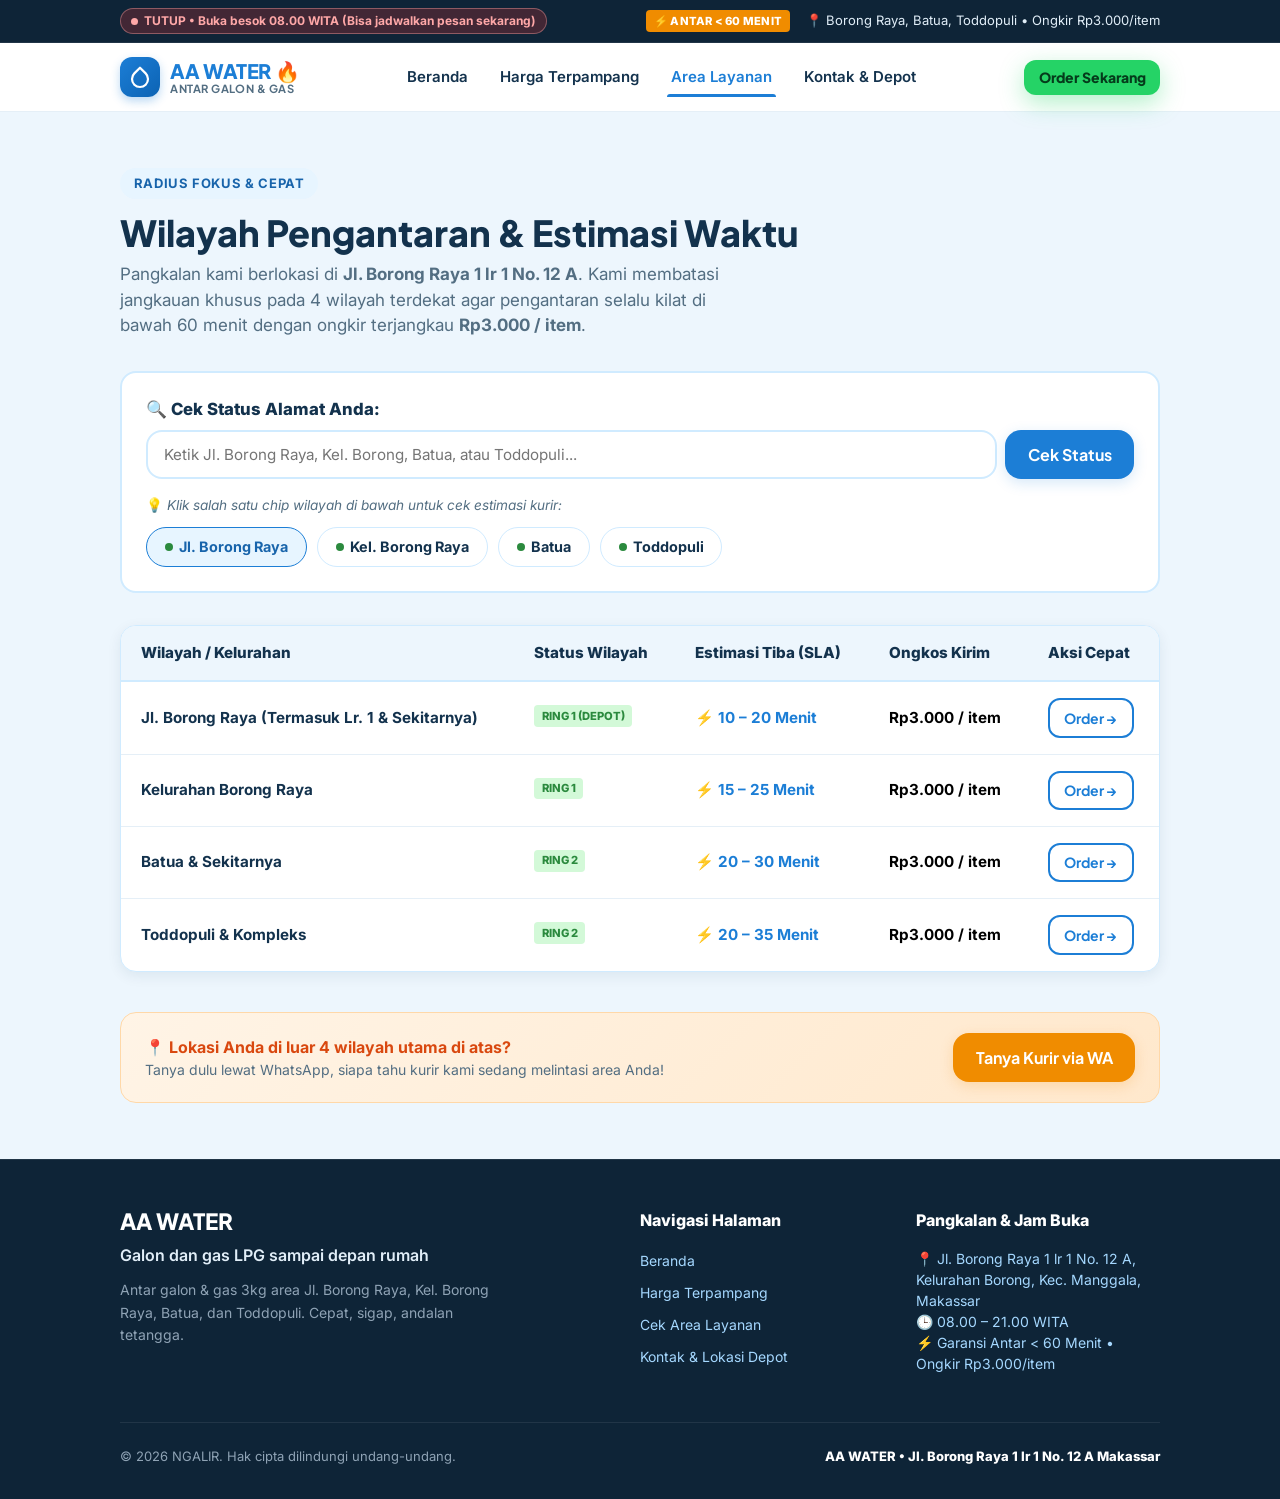
==== area.html @ d88449c0 "veri awal" ====
<!DOCTYPE html>
<html lang="id">
<head>
  <meta charset="UTF-8">
  <meta name="viewport" content="width=device-width, initial-scale=1.0, maximum-scale=5.0">
  <title>Cakupan Area Pengiriman — AA WATER Borong Raya</title>
  <meta name="description" content="Daftar wilayah jangkauan pengiriman galon & gas 3kg AA WATER. Jl. Borong Raya, Kel. Borong Raya, Batua, Toddopuli. Antar < 60 menit, ongkir Rp3.000/item.">
  
  <link rel="stylesheet" href="css/style.css">
  <link rel="icon" type="image/svg+xml" href="data:image/svg+xml,<svg xmlns='http://www.w3.org/2000/svg' viewBox='0 0 100 100'><text y='.9em' font-size='90'>💧</text></svg>">
</head>
<body>

  <!-- Top Operational Status Strip -->
  <div class="top-status-strip">
    <div class="container top-status-content">
      <div class="status-pill-live js-store-status open">
        <span class="status-indicator-dot"></span>
        <span class="js-status-text"><strong>BUKA</strong> • 08.00 – 21.00 WITA (Kurir Siap Antar)</span>
      </div>
      <div class="top-info-right">
        <span class="sla-badge-small">⚡ ANTAR &lt; 60 MENIT</span>
        <span>📍 Borong Raya, Batua, Toddopuli • Ongkir Rp3.000/item</span>
      </div>
    </div>
  </div>

  <!-- Header -->
  <header class="site-header">
    <div class="container header-container">
      <a href="index.html" class="brand-logo" aria-label="AA WATER Beranda">
        <div class="brand-icon-box">
          <svg width="24" height="24" viewBox="0 0 24 24" fill="none" stroke="currentColor" stroke-width="2.2" stroke-linecap="round" stroke-linejoin="round">
            <path d="M12 2.69l5.66 5.66a8 8 0 1 1-11.31 0z"></path>
          </svg>
        </div>
        <div class="brand-title-wrap">
          <div class="brand-name">AA WATER <span>🔥</span></div>
          <span class="brand-sub">Antar Galon & Gas</span>
        </div>
      </a>

      <!-- Desktop Nav (Tanpa Langganan) -->
      <nav class="main-nav">
        <a href="index.html" class="nav-link">Beranda</a>
        <a href="harga.html" class="nav-link">Harga Terpampang</a>
        <a href="area.html" class="nav-link active">Area Layanan</a>
        <a href="kontak.html" class="nav-link">Kontak & Depot</a>
      </nav>

      <div class="header-actions">
        <a href="https://wa.me/6282188990011" target="_blank" class="btn btn-sm btn-wa js-wa-direct">
          Order Sekarang
        </a>
        <button class="mobile-nav-toggle" id="mobileMenuToggle" aria-label="Buka Menu">&#9776;</button>
      </div>
    </div>

    <!-- Mobile Drawer Nav (Tanpa Langganan) -->
    <div class="mobile-nav-drawer" id="mobileNavDrawer">
      <a href="index.html" class="mobile-nav-link">Beranda <span>&rarr;</span></a>
      <a href="harga.html" class="mobile-nav-link">Harga Terpampang <span>&rarr;</span></a>
      <a href="area.html" class="mobile-nav-link active">Cek Area Layanan <span>&rarr;</span></a>
      <a href="kontak.html" class="mobile-nav-link">Kontak & Alamat Depot <span>&rarr;</span></a>
    </div>
  </header>

  <!-- MAIN -->
  <main>
    <section class="section section-bg">
      <div class="container">
        <div class="section-tag">Radius Fokus & Cepat</div>
        <h1 class="section-title">Wilayah Pengantaran & Estimasi Waktu</h1>
        <p class="section-sub">
          Pangkalan kami berlokasi di <strong>Jl. Borong Raya 1 lr 1 No. 12 A</strong>. Kami membatasi jangkauan khusus pada 4 wilayah terdekat agar pengantaran selalu kilat di bawah 60 menit dengan ongkir terjangkau <strong>Rp3.000 / item</strong>.
        </p>

        <!-- Area Search Box -->
        <div style="background:white; border:2px solid var(--color-border); border-radius:var(--radius-xl); padding:1.5rem; margin-bottom: 2rem;">
          <label for="areaSearchInput" style="display:block; font-weight:800; font-size:1.05rem; margin-bottom:0.5rem; color:var(--color-ink);">
            🔍 Cek Status Alamat Anda:
          </label>
          <div class="area-checker-input-wrap" style="max-width:100%; margin-bottom:1rem;">
            <input type="text" id="areaSearchInput" class="input-utility" placeholder="Ketik Jl. Borong Raya, Kel. Borong, Batua, atau Toddopuli...">
            <button type="button" class="btn btn-primary" id="btnCekArea">Cek Status</button>
          </div>
          <div id="areaSearchResult" class="area-check-result"></div>

          <div style="font-size:0.85rem; color:var(--color-ink-muted); margin-top:0.5rem;">
            💡 <em>Klik salah satu chip wilayah di bawah untuk cek estimasi kurir:</em>
          </div>
          <div class="chips-container" style="margin-top:0.75rem; margin-bottom:0;">
            <div class="area-chip active" data-area="Jl. Borong Raya"><span class="chip-dot"></span> Jl. Borong Raya</div>
            <div class="area-chip" data-area="Kelurahan Borong Raya"><span class="chip-dot"></span> Kel. Borong Raya</div>
            <div class="area-chip" data-area="Batua"><span class="chip-dot"></span> Batua</div>
            <div class="area-chip" data-area="Toddopuli"><span class="chip-dot"></span> Toddopuli</div>
          </div>
        </div>

        <!-- Tabel 4 Wilayah & Estimasi Waktu Kurir -->
        <div class="table-responsive" style="margin-bottom: 2.5rem; box-shadow: var(--shadow-md);">
          <table class="utility-table">
            <thead>
              <tr>
                <th>Wilayah / Kelurahan</th>
                <th>Status Wilayah</th>
                <th>Estimasi Tiba (SLA)</th>
                <th>Ongkos Kirim</th>
                <th>Aksi Cepat</th>
              </tr>
            </thead>
            <tbody>
              <tr>
                <td><strong>Jl. Borong Raya (Termasuk Lr. 1 & Sekitarnya)</strong></td>
                <td><span class="item-tag tag-tukar">Ring 1 (Depot)</span></td>
                <td><strong style="color:var(--color-primary);">⚡ 10 – 20 Menit</strong></td>
                <td><strong style="color:#000000;">Rp3.000 / item</strong></td>
                <td>
                  <a href="https://wa.me/6282188990011?text=Halo%20AA%20WATER,%20saya%20di%20Jl.%20Borong%20Raya.%20Pesan%20sekarang!" target="_blank" class="btn btn-sm btn-outline-primary">Order &rarr;</a>
                </td>
              </tr>
              <tr>
                <td><strong>Kelurahan Borong Raya</strong></td>
                <td><span class="item-tag tag-tukar">Ring 1</span></td>
                <td><strong style="color:var(--color-primary);">⚡ 15 – 25 Menit</strong></td>
                <td><strong style="color:#000000;">Rp3.000 / item</strong></td>
                <td>
                  <a href="https://wa.me/6282188990011?text=Halo%20AA%20WATER,%20saya%20di%20Kelurahan%20Borong%20Raya.%20Pesan%20sekarang!" target="_blank" class="btn btn-sm btn-outline-primary">Order &rarr;</a>
                </td>
              </tr>
              <tr>
                <td><strong>Batua & Sekitarnya</strong></td>
                <td><span class="item-tag tag-tukar">Ring 2</span></td>
                <td><strong style="color:var(--color-primary);">⚡ 20 – 30 Menit</strong></td>
                <td><strong style="color:#000000;">Rp3.000 / item</strong></td>
                <td>
                  <a href="https://wa.me/6282188990011?text=Halo%20AA%20WATER,%20saya%20di%20Batua.%20Pesan%20sekarang!" target="_blank" class="btn btn-sm btn-outline-primary">Order &rarr;</a>
                </td>
              </tr>
              <tr>
                <td><strong>Toddopuli & Kompleks</strong></td>
                <td><span class="item-tag tag-tukar">Ring 2</span></td>
                <td><strong style="color:var(--color-primary);">⚡ 20 – 35 Menit</strong></td>
                <td><strong style="color:#000000;">Rp3.000 / item</strong></td>
                <td>
                  <a href="https://wa.me/6282188990011?text=Halo%20AA%20WATER,%20saya%20di%20Toddopuli.%20Pesan%20sekarang!" target="_blank" class="btn btn-sm btn-outline-primary">Order &rarr;</a>
                </td>
              </tr>
            </tbody>
          </table>
        </div>

        <!-- Outside Area Banner -->
        <div class="outside-area-banner">
          <div>
            <div class="outside-banner-text">📍 Lokasi Anda di luar 4 wilayah utama di atas?</div>
            <div class="outside-banner-sub">Tanya dulu lewat WhatsApp, siapa tahu kurir kami sedang melintasi area Anda!</div>
          </div>
          <a href="https://wa.me/6282188990011?text=Halo%20AA%20WATER,%20mau%20tanya%20apakah%20bisa%20antar%20ke%20alamat%20saya%20ini?" target="_blank" class="btn btn-accent js-wa-direct">
            Tanya Kurir via WA
          </a>
        </div>
      </div>
    </section>
  </main>

  <!-- Footer -->
  <footer class="site-footer">
    <div class="container">
      <div class="footer-grid">
        <div class="footer-brand">
          <h3>AA WATER</h3>
          <div class="footer-tagline">Galon dan gas LPG sampai depan rumah</div>
          <p class="footer-desc">
            Antar galon & gas 3kg area Jl. Borong Raya, Kel. Borong Raya, Batua, dan Toddopuli. Cepat, sigap, andalan tetangga.
          </p>
        </div>
        <div>
          <div class="footer-col-title">Navigasi Halaman</div>
          <ul class="footer-links">
            <li><a href="index.html">Beranda</a></li>
            <li><a href="harga.html">Harga Terpampang</a></li>
            <li><a href="area.html">Cek Area Layanan</a></li>
            <li><a href="kontak.html">Kontak & Lokasi Depot</a></li>
          </ul>
        </div>
        <div>
          <div class="footer-col-title">Pangkalan & Jam Buka</div>
          <p style="font-size:0.875rem; margin-bottom:0.5rem; color:#A5D8FF;">
            📍 Jl. Borong Raya 1 lr 1 No. 12 A, Kelurahan Borong, Kec. Manggala, Makassar<br>
            🕒 08.00 – 21.00 WITA<br>
            ⚡ Garansi Antar &lt; 60 Menit • Ongkir Rp3.000/item
          </p>
        </div>
      </div>
      <div class="footer-bottom">
        <div>&copy; 2026 NGALIR. Hak cipta dilindungi undang-undang.</div>
        <div class="footer-bottom-brand">AA WATER • Jl. Borong Raya 1 lr 1 No. 12 A Makassar</div>
      </div>
    </div>
  </footer>

  <!-- Mobile Sticky WA Bar -->
  <div class="mobile-floating-bar">
    <div class="mobile-floating-info">
      <span class="floating-sla">⚡ ANTAR &lt; 60 MENIT</span>
      <span class="floating-status js-floating-status">🟢 <strong>Buka</strong> (Siap Kirim)</span>
    </div>
    <a href="https://wa.me/6282188990011" target="_blank" class="btn btn-wa mobile-floating-btn js-wa-direct">
      Order Sekarang
    </a>
  </div>

  <!-- JQUERY & JAVASCRIPT APP (Lokal & Cepat) -->
  <script src="js/jquery-3.7.1.min.js"></script>
  <script src="js/app.js"></script>
</body>
</html>
---- css/style.css ----
/* ==========================================================================
   AA WATER — "Antar Galon & Gas" (Design System: Utility-Fast M3)
   Colors:
   - Primary (Biru Air): #1C7ED6
   - Primary Dark: #1864AB
   - Accent (Oranye Tabung): #F08C00
   - Accent Dark: #D9480F
   - Background: #FFFFFF
   - Section: #EDF6FD
   - Ink: #13324D
   - Ink Muted: #4D6B82
   - Border: #D0EBFF
   - Green Status: #2B8A3E
   ========================================================================== */

@import url('https://fonts.googleapis.com/css2?family=Inter:wght@400;500;600;700&family=Plus+Jakarta+Sans:wght@600;700;800;900&display=swap');

:root {
  --color-primary: #1C7ED6;
  --color-primary-dark: #1864AB;
  --color-primary-light: #E7F5FF;
  --color-primary-glow: rgba(28, 126, 214, 0.18);
  
  --color-accent: #F08C00;
  --color-accent-dark: #D9480F;
  --color-accent-light: #FFF4E6;
  --color-accent-glow: rgba(240, 140, 0, 0.2);

  --color-gas-green: #2B8A3E;
  --color-gas-light: #EBFBEE;
  
  --color-bg: #FFFFFF;
  --color-section: #EDF6FD;
  --color-section-alt: #F4F9FD;
  --color-ink: #13324D;
  --color-ink-muted: #536E82;
  --color-ink-light: #8FA3B5;
  --color-border: #D0EBFF;
  --color-border-subtle: #E5EFF7;
  
  --radius-sm: 8px;
  --radius-md: 12px;
  --radius-xl: 16px;
  --radius-2xl: 24px;
  --radius-full: 9999px;

  --shadow-sm: 0 2px 4px rgba(19, 50, 77, 0.04);
  --shadow-md: 0 4px 14px rgba(19, 50, 77, 0.08);
  --shadow-lg: 0 10px 28px rgba(19, 50, 77, 0.12);
  --shadow-wa: 0 8px 24px rgba(37, 211, 102, 0.35);

  --font-display: 'Plus Jakarta Sans', -apple-system, BlinkMacSystemFont, sans-serif;
  --font-body: 'Inter', -apple-system, BlinkMacSystemFont, sans-serif;

  --container-max: 1080px;
}

/* Reset & Base Setup */
*, *::before, *::after {
  box-sizing: border-box;
  margin: 0;
  padding: 0;
}

html {
  font-family: var(--font-body);
  color: var(--color-ink);
  background-color: var(--color-bg);
  line-height: 1.5;
  -webkit-font-smoothing: antialiased;
  scroll-behavior: smooth;
}

body {
  min-height: 100vh;
  display: flex;
  flex-direction: column;
  padding-bottom: 74px; /* Space for Mobile Sticky WA Bar */
}

@media (min-width: 768px) {
  body {
    padding-bottom: 0;
  }
}

img, svg {
  display: block;
  max-width: 100%;
}

a {
  color: inherit;
  text-decoration: none;
}

button {
  font-family: inherit;
  cursor: pointer;
  border: none;
  background: none;
}

/* Utilities */
.container {
  width: 100%;
  max-width: var(--container-max);
  margin-left: auto;
  margin-right: auto;
  padding-left: 1.25rem;
  padding-right: 1.25rem;
}

.section {
  padding-top: 3.5rem;
  padding-bottom: 3.5rem;
}

.section-bg {
  background-color: var(--color-section);
}

.section-white {
  background-color: var(--color-bg);
}

.text-center { text-align: center; }
.text-primary { color: var(--color-primary); }
.text-accent { color: var(--color-accent); }
.text-muted { color: var(--color-ink-muted); }

/* Typography */
h1, h2, h3, h4, .font-display {
  font-family: var(--font-display);
  font-weight: 800;
  line-height: 1.2;
  color: var(--color-ink);
}

.section-tag {
  display: inline-flex;
  align-items: center;
  gap: 0.5rem;
  background-color: var(--color-primary-light);
  color: var(--color-primary-dark);
  font-size: 0.8125rem;
  font-weight: 700;
  text-transform: uppercase;
  letter-spacing: 0.05em;
  padding: 0.35rem 0.85rem;
  border-radius: var(--radius-full);
  margin-bottom: 0.75rem;
}

.section-tag.accent {
  background-color: var(--color-accent-light);
  color: var(--color-accent-dark);
}

.section-title {
  font-size: 1.875rem;
  margin-bottom: 0.5rem;
}

@media (min-width: 768px) {
  .section-title {
    font-size: 2.25rem;
  }
}

.section-sub {
  font-size: 1.0625rem;
  color: var(--color-ink-muted);
  max-width: 600px;
  margin-bottom: 2rem;
}

/* Top Notification / Operational Status Bar */
.top-status-strip {
  background-color: #0E2437;
  color: #E1EEF8;
  font-size: 0.8125rem;
  padding: 0.5rem 1rem;
  border-bottom: 1px solid rgba(255, 255, 255, 0.08);
}

.top-status-content {
  display: flex;
  align-items: center;
  justify-content: space-between;
  gap: 0.75rem;
  flex-wrap: wrap;
}

.status-pill-live {
  display: inline-flex;
  align-items: center;
  gap: 0.4rem;
  padding: 0.2rem 0.6rem;
  border-radius: var(--radius-full);
  font-weight: 700;
  font-size: 0.75rem;
}

.status-pill-live.open {
  background-color: rgba(43, 138, 62, 0.25);
  color: #69DB7C;
  border: 1px solid rgba(105, 219, 124, 0.4);
}

.status-pill-live.closed {
  background-color: rgba(224, 49, 49, 0.25);
  color: #FFA8A8;
  border: 1px solid rgba(255, 168, 168, 0.4);
}

.status-indicator-dot {
  width: 7px;
  height: 7px;
  border-radius: 50%;
  background-color: currentColor;
  display: inline-block;
  animation: pulse-dot 1.8s infinite;
}

@keyframes pulse-dot {
  0% { transform: scale(0.9); opacity: 0.7; }
  50% { transform: scale(1.3); opacity: 1; }
  100% { transform: scale(0.9); opacity: 0.7; }
}

.top-info-right {
  display: flex;
  align-items: center;
  gap: 1rem;
}

.sla-badge-small {
  background-color: var(--color-accent);
  color: #FFFFFF;
  font-weight: 800;
  padding: 0.15rem 0.5rem;
  border-radius: 4px;
  font-size: 0.7rem;
  letter-spacing: 0.02em;
}

/* Header & Navbar */
.site-header {
  position: sticky;
  top: 0;
  background-color: rgba(255, 255, 255, 0.96);
  backdrop-filter: blur(10px);
  border-bottom: 1px solid var(--color-border-subtle);
  z-index: 90;
}

.header-container {
  display: flex;
  align-items: center;
  justify-content: space-between;
  height: 68px;
}

.brand-logo {
  display: flex;
  align-items: center;
  gap: 0.65rem;
  font-family: var(--font-display);
  font-weight: 900;
  font-size: 1.35rem;
  color: var(--color-ink);
  letter-spacing: -0.02em;
}

.brand-icon-box {
  width: 40px;
  height: 40px;
  border-radius: var(--radius-md);
  background: linear-gradient(135deg, var(--color-primary) 0%, #0c63b4 100%);
  color: white;
  display: flex;
  align-items: center;
  justify-content: center;
  box-shadow: 0 4px 10px rgba(28, 126, 214, 0.3);
}

.brand-title-wrap {
  display: flex;
  flex-direction: column;
  line-height: 1.1;
}

.brand-name {
  font-size: 1.25rem;
  font-weight: 900;
  color: var(--color-primary);
  display: flex;
  align-items: center;
  gap: 0.25rem;
}

.brand-name span {
  color: var(--color-accent);
}

.brand-sub {
  font-size: 0.7rem;
  font-weight: 700;
  color: var(--color-ink-muted);
  text-transform: uppercase;
  letter-spacing: 0.04em;
}

.main-nav {
  display: none;
  align-items: center;
  gap: 1.5rem;
}

@media (min-width: 860px) {
  .main-nav {
    display: flex;
  }
}

.nav-link {
  font-size: 0.9375rem;
  font-weight: 600;
  color: var(--color-ink);
  padding: 0.5rem 0.25rem;
  position: relative;
  transition: color 0.15s ease;
}

.nav-link:hover, .nav-link.active {
  color: var(--color-primary);
}

.nav-link.active::after {
  content: '';
  position: absolute;
  bottom: 0;
  left: 0;
  right: 0;
  height: 3px;
  background-color: var(--color-primary);
  border-radius: 3px 3px 0 0;
}

.header-actions {
  display: flex;
  align-items: center;
  gap: 0.75rem;
}

.mobile-nav-toggle {
  display: flex;
  align-items: center;
  justify-content: center;
  width: 40px;
  height: 40px;
  border-radius: var(--radius-md);
  border: 1px solid var(--color-border);
  color: var(--color-ink);
  font-size: 1.25rem;
}

@media (min-width: 860px) {
  .mobile-nav-toggle {
    display: none;
  }
}

.mobile-nav-drawer {
  position: fixed;
  top: 68px;
  left: 0;
  right: 0;
  background: white;
  border-bottom: 2px solid var(--color-border);
  box-shadow: var(--shadow-lg);
  display: none;
  flex-direction: column;
  padding: 1rem 1.25rem 1.5rem;
  z-index: 89;
}

.mobile-nav-drawer.open {
  display: flex;
}

.mobile-nav-link {
  display: flex;
  align-items: center;
  justify-content: space-between;
  padding: 0.85rem 0.5rem;
  font-size: 1rem;
  font-weight: 700;
  color: var(--color-ink);
  border-bottom: 1px solid var(--color-border-subtle);
}

.mobile-nav-link.active {
  color: var(--color-primary);
}

/* Buttons */
.btn {
  display: inline-flex;
  align-items: center;
  justify-content: center;
  gap: 0.5rem;
  font-family: var(--font-display);
  font-weight: 700;
  border-radius: var(--radius-xl);
  padding: 0.8rem 1.4rem;
  font-size: 1rem;
  transition: all 0.18s ease-in-out;
  cursor: pointer;
  text-align: center;
}

.btn-sm {
  padding: 0.45rem 0.9rem;
  font-size: 0.875rem;
  border-radius: var(--radius-md);
}

.btn-lg {
  padding: 1rem 1.8rem;
  font-size: 1.15rem;
  border-radius: var(--radius-xl);
}

.btn-primary {
  background-color: var(--color-primary);
  color: #FFFFFF;
  box-shadow: 0 4px 14px var(--color-primary-glow);
}

.btn-primary:hover {
  background-color: var(--color-primary-dark);
  transform: translateY(-1px);
}

.btn-accent {
  background-color: var(--color-accent);
  color: #FFFFFF;
  box-shadow: 0 4px 14px var(--color-accent-glow);
}

.btn-accent:hover {
  background-color: var(--color-accent-dark);
  transform: translateY(-1px);
}

.btn-wa {
  background-color: #25D366;
  color: #053b1b;
  font-weight: 800;
  box-shadow: var(--shadow-wa);
}

.btn-wa:hover {
  background-color: #20BA5A;
  color: #042E15;
  transform: translateY(-2px);
}

.btn-outline-primary {
  background-color: transparent;
  color: var(--color-primary);
  border: 2px solid var(--color-primary);
}

.btn-outline-primary:hover {
  background-color: var(--color-primary-light);
}

.btn-white {
  background-color: #FFFFFF;
  color: var(--color-primary-dark);
  box-shadow: var(--shadow-md);
}

.btn-white:hover {
  background-color: #F8FBFE;
}

/* Hero Section */
.hero-section {
  position: relative;
  padding-top: 2.5rem;
  padding-bottom: 3.5rem;
  background: linear-gradient(180deg, #FFFFFF 0%, #EDF6FD 100%);
  overflow: hidden;
}

.hero-badge-row {
  display: flex;
  align-items: center;
  gap: 0.75rem;
  flex-wrap: wrap;
  margin-bottom: 1.25rem;
}

.sla-pill-big {
  display: inline-flex;
  align-items: center;
  gap: 0.5rem;
  background-color: #FFF3BF;
  color: #D9480F;
  border: 1.5px solid #FFD43B;
  padding: 0.4rem 0.9rem;
  border-radius: var(--radius-full);
  font-weight: 800;
  font-size: 0.875rem;
  letter-spacing: 0.02em;
}

.area-pill-hero {
  display: inline-flex;
  align-items: center;
  gap: 0.4rem;
  background-color: #E7F5FF;
  color: var(--color-primary-dark);
  border: 1.5px solid var(--color-border);
  padding: 0.4rem 0.9rem;
  border-radius: var(--radius-full);
  font-weight: 700;
  font-size: 0.875rem;
}

.hero-headline {
  font-size: 2.25rem;
  font-weight: 900;
  color: #000000;
  letter-spacing: -0.03em;
  line-height: 1.15;
  margin-bottom: 1rem;
}

@media (min-width: 768px) {
  .hero-headline {
    font-size: 3.5rem;
  }
}

.hero-headline span.highlight-water {
  color: var(--color-primary);
  text-decoration: underline;
  text-decoration-color: rgba(28, 126, 214, 0.3);
  text-underline-offset: 6px;
}

.hero-headline span.highlight-gas {
  color: var(--color-accent);
}

.hero-sub {
  font-size: 1.125rem;
  color: var(--color-ink-muted);
  max-width: 620px;
  line-height: 1.55;
  margin-bottom: 1.75rem;
}

.hero-cta-group {
  display: flex;
  flex-direction: column;
  gap: 0.75rem;
  max-width: 460px;
}

@media (min-width: 640px) {
  .hero-cta-group {
    flex-direction: row;
  }
}

.hero-cta-wa {
  flex: 1;
  font-size: 1.15rem;
  padding: 1.1rem 1.5rem;
}

.hero-trust-bar {
  display: flex;
  align-items: center;
  gap: 1.5rem;
  flex-wrap: wrap;
  margin-top: 2rem;
  padding-top: 1.5rem;
  border-top: 1px solid var(--color-border);
}

.hero-trust-item {
  display: flex;
  align-items: center;
  gap: 0.5rem;
  font-size: 0.875rem;
  font-weight: 600;
  color: var(--color-ink);
}

.hero-trust-icon {
  width: 20px;
  height: 20px;
  color: var(--color-primary);
  flex-shrink: 0;
}

/* Signature Section: HARGA TERPAMPANG */
.signature-card {
  background-color: #FFFFFF;
  border: 2px solid var(--color-border);
  border-radius: var(--radius-2xl);
  padding: 1.5rem;
  box-shadow: var(--shadow-md);
  margin-bottom: 2.5rem;
  position: relative;
  overflow: hidden;
}

@media (min-width: 768px) {
  .signature-card {
    padding: 2.25rem;
  }
}

.signature-badge {
  position: absolute;
  top: 0;
  right: 0;
  background: linear-gradient(135deg, var(--color-accent) 0%, #E8590C 100%);
  color: white;
  font-size: 0.75rem;
  font-weight: 800;
  letter-spacing: 0.05em;
  text-transform: uppercase;
  padding: 0.4rem 1.25rem;
  border-bottom-left-radius: var(--radius-md);
}

.price-grid-2col {
  display: grid;
  grid-template-columns: 1fr;
  gap: 1.5rem;
  margin-top: 1.5rem;
}

@media (min-width: 820px) {
  .price-grid-2col {
    grid-template-columns: 1fr 1fr;
    gap: 2rem;
  }
}

.category-box {
  background: var(--color-section);
  border: 1.5px solid var(--color-border);
  border-radius: var(--radius-xl);
  padding: 1.25rem;
}

@media (min-width: 640px) {
  .category-box {
    padding: 1.5rem;
  }
}

.category-header {
  display: flex;
  align-items: center;
  justify-content: space-between;
  margin-bottom: 1.25rem;
  padding-bottom: 0.85rem;
  border-bottom: 1px solid var(--color-border);
}

.category-title {
  display: flex;
  align-items: center;
  gap: 0.65rem;
  font-size: 1.25rem;
  font-weight: 800;
}

.category-icon {
  width: 36px;
  height: 36px;
  border-radius: var(--radius-md);
  display: flex;
  align-items: center;
  justify-content: center;
}

.category-icon.water {
  background-color: var(--color-primary-light);
  color: var(--color-primary);
}

.category-icon.gas {
  background-color: var(--color-accent-light);
  color: var(--color-accent);
}

.price-row-card {
  background-color: #FFFFFF;
  border: 1.5px solid var(--color-border-subtle);
  border-radius: var(--radius-lg);
  padding: 1rem 1.15rem;
  margin-bottom: 0.85rem;
  display: flex;
  flex-direction: column;
  gap: 0.5rem;
  transition: all 0.15s ease;
}

.price-row-card:hover {
  border-color: var(--color-primary);
  box-shadow: var(--shadow-sm);
}

.price-row-card.highlight {
  border: 2px solid var(--color-primary);
  background: #FCFDFF;
  position: relative;
}

.price-row-card.highlight-gas {
  border: 2px solid var(--color-accent);
  background: #FFFAF5;
}

.row-top {
  display: flex;
  justify-content: space-between;
  align-items: flex-start;
  gap: 0.75rem;
}

.item-info {
  flex: 1;
}

.item-tag {
  font-size: 0.7rem;
  font-weight: 800;
  text-transform: uppercase;
  padding: 0.15rem 0.45rem;
  border-radius: 4px;
  display: inline-block;
  margin-bottom: 0.35rem;
}

.tag-tukar {
  background-color: #D3F9D8;
  color: #2B8A3E;
}

.tag-beli {
  background-color: #FFF3BF;
  color: #D9480F;
}

.item-name {
  font-size: 1.05rem;
  font-weight: 800;
  color: var(--color-ink);
  line-height: 1.25;
}

.item-desc {
  font-size: 0.8125rem;
  color: var(--color-ink-muted);
  margin-top: 0.2rem;
}

.item-price-wrap {
  text-align: right;
  flex-shrink: 0;
}

.price-figure {
  font-family: var(--font-display);
  font-size: 1.35rem;
  font-weight: 900;
  color: var(--color-ink);
  line-height: 1;
}

.price-unit {
  font-size: 0.75rem;
  color: var(--color-ink-muted);
  font-weight: 500;
}

.explain-box {
  background-color: #FFFFFF;
  border: 1.5px dashed var(--color-primary);
  border-radius: var(--radius-xl);
  padding: 1.25rem 1.5rem;
  margin-top: 1.75rem;
  display: flex;
  align-items: flex-start;
  gap: 1rem;
}

.explain-icon {
  font-size: 1.75rem;
  flex-shrink: 0;
}

.explain-text h4 {
  font-size: 1.0625rem;
  font-weight: 800;
  color: var(--color-primary-dark);
  margin-bottom: 0.35rem;
}

.explain-text p {
  font-size: 0.9rem;
  color: var(--color-ink-muted);
  line-height: 1.5;
}

/* Interactive Quick Order Builder / Calculator */
.order-builder-box {
  background-color: #FFFFFF;
  border: 2px solid var(--color-primary);
  border-radius: var(--radius-2xl);
  padding: 1.5rem;
  box-shadow: 0 8px 30px rgba(28, 126, 214, 0.12);
  margin-top: 2.5rem;
}

@media (min-width: 768px) {
  .order-builder-box {
    padding: 2.25rem;
  }
}

.builder-header {
  display: flex;
  align-items: center;
  justify-content: space-between;
  flex-wrap: wrap;
  gap: 1rem;
  margin-bottom: 1.5rem;
  padding-bottom: 1rem;
  border-bottom: 1px solid var(--color-border);
}

.builder-title {
  font-size: 1.35rem;
  font-weight: 800;
}

.builder-sub {
  font-size: 0.875rem;
  color: var(--color-ink-muted);
}

.builder-items-grid {
  display: grid;
  grid-template-columns: 1fr;
  gap: 1rem;
}

@media (min-width: 640px) {
  .builder-items-grid {
    grid-template-columns: 1fr 1fr;
  }
}

.builder-row {
  background: var(--color-section);
  border: 1px solid var(--color-border);
  border-radius: var(--radius-xl);
  padding: 1rem;
  display: flex;
  align-items: center;
  justify-content: space-between;
  gap: 0.75rem;
}

.builder-row-info {
  flex: 1;
}

.builder-row-title {
  font-size: 0.95rem;
  font-weight: 700;
  color: var(--color-ink);
}

.builder-row-price {
  font-size: 0.8125rem;
  font-weight: 700;
  color: #000000;
}

.qty-control {
  display: flex;
  align-items: center;
  gap: 0.4rem;
  background: white;
  padding: 0.25rem;
  border-radius: var(--radius-full);
  border: 1px solid var(--color-border);
}

.qty-btn {
  width: 32px;
  height: 32px;
  border-radius: 50%;
  display: flex;
  align-items: center;
  justify-content: center;
  background: var(--color-section);
  color: var(--color-ink);
  font-weight: 800;
  font-size: 1.1rem;
  transition: all 0.15s;
}

.qty-btn:hover {
  background: var(--color-primary);
  color: white;
}

.qty-display {
  width: 28px;
  text-align: center;
  font-size: 0.95rem;
  font-weight: 800;
  font-family: var(--font-display);
}

.builder-summary-card {
  margin-top: 1.5rem;
  background: #0E2437;
  color: white;
  border-radius: var(--radius-xl);
  padding: 1.25rem 1.5rem;
  display: flex;
  flex-direction: column;
  gap: 1rem;
}

@media (min-width: 640px) {
  .builder-summary-card {
    flex-direction: row;
    align-items: center;
    justify-content: space-between;
  }
}

.builder-total-label {
  font-size: 0.8125rem;
  color: #A5D8FF;
  text-transform: uppercase;
  font-weight: 700;
  letter-spacing: 0.05em;
}

.builder-total-price {
  font-family: var(--font-display);
  font-size: 1.85rem;
  font-weight: 900;
  color: #FFFFFF;
}

.builder-total-desc {
  font-size: 0.8125rem;
  color: #8FA3B5;
}

.builder-action-btns {
  display: flex;
  flex-direction: column;
  gap: 0.5rem;
  width: 100%;
}

@media (min-width: 640px) {
  .builder-action-btns {
    width: auto;
    flex-direction: row;
  }
}

/* Cara Order 2 Langkah */
.order-steps-grid {
  display: grid;
  grid-template-columns: 1fr;
  gap: 1.5rem;
}

@media (min-width: 768px) {
  .order-steps-grid {
    grid-template-columns: 1fr 1fr;
    gap: 2rem;
  }
}

.step-card {
  background: #FFFFFF;
  border: 2px solid var(--color-border);
  border-radius: var(--radius-xl);
  padding: 1.75rem;
  position: relative;
}

.step-num-badge {
  width: 44px;
  height: 44px;
  border-radius: 50%;
  background-color: var(--color-primary);
  color: white;
  font-size: 1.25rem;
  font-weight: 900;
  display: flex;
  align-items: center;
  justify-content: center;
  margin-bottom: 1.25rem;
  box-shadow: 0 4px 10px var(--color-primary-glow);
}

.step-num-badge.accent {
  background-color: var(--color-accent);
  box-shadow: 0 4px 10px var(--color-accent-glow);
}

.step-title {
  font-size: 1.25rem;
  font-weight: 800;
  margin-bottom: 0.5rem;
}

.step-body {
  color: var(--color-ink-muted);
  font-size: 0.95rem;
  line-height: 1.5;
  margin-bottom: 1.25rem;
}

.format-box {
  background: var(--color-section);
  border: 1.5px dashed var(--color-primary);
  border-radius: var(--radius-md);
  padding: 0.85rem 1rem;
  font-family: monospace;
  font-size: 0.95rem;
  font-weight: 700;
  color: var(--color-primary-dark);
  display: flex;
  align-items: center;
  justify-content: space-between;
  gap: 0.5rem;
}

.btn-copy-format {
  background: var(--color-primary);
  color: white;
  font-size: 0.75rem;
  font-weight: 700;
  padding: 0.3rem 0.65rem;
  border-radius: var(--radius-sm);
  cursor: pointer;
  white-space: nowrap;
}

/* Area Terlayani (Borong & Sekitarnya) */
.chips-container {
  display: flex;
  flex-wrap: wrap;
  gap: 0.65rem;
  margin-bottom: 1.5rem;
}

.area-chip {
  background: #FFFFFF;
  border: 1.5px solid var(--color-border);
  border-radius: var(--radius-full);
  padding: 0.5rem 1.1rem;
  font-size: 0.9rem;
  font-weight: 700;
  color: var(--color-ink);
  display: inline-flex;
  align-items: center;
  gap: 0.4rem;
  transition: all 0.15s;
}

.area-chip:hover, .area-chip.active {
  background: var(--color-primary-light);
  border-color: var(--color-primary);
  color: var(--color-primary-dark);
}

.area-chip .chip-dot {
  width: 8px;
  height: 8px;
  border-radius: 50%;
  background: var(--color-gas-green);
}

.area-checker-input-wrap {
  display: flex;
  gap: 0.5rem;
  max-width: 520px;
  margin-bottom: 1.5rem;
}

.input-utility {
  flex: 1;
  padding: 0.8rem 1rem;
  font-family: inherit;
  font-size: 0.95rem;
  border: 2px solid var(--color-border);
  border-radius: var(--radius-xl);
  outline: none;
  transition: border-color 0.15s;
}

.input-utility:focus {
  border-color: var(--color-primary);
}

.area-check-result {
  display: none;
  background: white;
  border: 1.5px solid var(--color-primary);
  border-radius: var(--radius-xl);
  padding: 1rem 1.25rem;
  margin-bottom: 1.5rem;
  font-size: 0.95rem;
}

.outside-area-banner {
  background: linear-gradient(135deg, #FFF4E6 0%, #FFE8CC 100%);
  border: 1.5px solid #FFD8A8;
  border-radius: var(--radius-xl);
  padding: 1.25rem 1.5rem;
  display: flex;
  flex-direction: column;
  gap: 0.75rem;
}

@media (min-width: 640px) {
  .outside-area-banner {
    flex-direction: row;
    align-items: center;
    justify-content: space-between;
  }
}

.outside-banner-text {
  font-weight: 700;
  color: #D9480F;
}

.outside-banner-sub {
  font-size: 0.875rem;
  color: var(--color-ink-muted);
}

/* FAQ Section */
.faq-grid {
  display: grid;
  grid-template-columns: 1fr;
  gap: 1rem;
}

@media (min-width: 768px) {
  .faq-grid {
    grid-template-columns: 1fr 1fr;
    gap: 1.25rem;
  }
}

.faq-card {
  background: white;
  border: 1.5px solid var(--color-border-subtle);
  border-radius: var(--radius-xl);
  padding: 1.25rem;
  transition: border-color 0.15s;
}

.faq-card:hover {
  border-color: var(--color-primary);
}

.faq-q {
  font-size: 1.05rem;
  font-weight: 800;
  color: var(--color-ink);
  margin-bottom: 0.4rem;
  display: flex;
  align-items: flex-start;
  gap: 0.5rem;
}

.faq-q-icon {
  color: var(--color-primary);
  font-weight: 900;
}

.faq-a {
  font-size: 0.9rem;
  color: var(--color-ink-muted);
  line-height: 1.5;
  padding-left: 1.2rem;
}

/* Blue CTA Band */
.cta-band {
  background: linear-gradient(135deg, var(--color-primary) 0%, #105999 100%);
  color: white;
  padding: 3.5rem 0;
  position: relative;
  overflow: hidden;
}

.cta-band-content {
  text-align: center;
  max-width: 700px;
  margin: 0 auto;
}

.cta-band-title {
  color: white;
  font-size: 2.25rem;
  font-weight: 900;
  margin-bottom: 0.75rem;
}

@media (min-width: 768px) {
  .cta-band-title {
    font-size: 3rem;
  }
}

.cta-band-sub {
  color: #E7F5FF;
  font-size: 1.125rem;
  margin-bottom: 2rem;
}

.cta-band-btn {
  font-size: 1.25rem;
  padding: 1.15rem 2.25rem;
  box-shadow: 0 10px 30px rgba(0, 0, 0, 0.25);
}

/* Footer */
.site-footer {
  background-color: #0E2437;
  color: #8FA3B5;
  padding: 3rem 0 2rem;
  border-top: 1px solid rgba(255, 255, 255, 0.08);
}

.footer-grid {
  display: grid;
  grid-template-columns: 1fr;
  gap: 2rem;
  margin-bottom: 2.5rem;
}

@media (min-width: 768px) {
  .footer-grid {
    grid-template-columns: 2fr 1fr 1fr;
  }
}

.footer-brand h3 {
  color: white;
  font-size: 1.4rem;
  margin-bottom: 0.5rem;
}

.footer-tagline {
  color: #E1EEF8;
  font-weight: 600;
  margin-bottom: 0.75rem;
}

.footer-desc {
  font-size: 0.875rem;
  line-height: 1.6;
  max-width: 400px;
}

.footer-col-title {
  color: white;
  font-size: 1rem;
  font-weight: 800;
  margin-bottom: 1rem;
}

.footer-links {
  list-style: none;
  display: flex;
  flex-direction: column;
  gap: 0.5rem;
}

.footer-links a {
  font-size: 0.875rem;
  color: #A5D8FF;
  transition: color 0.15s;
}

.footer-links a:hover {
  color: white;
}

.footer-bottom {
  padding-top: 1.5rem;
  border-top: 1px solid rgba(255, 255, 255, 0.08);
  display: flex;
  flex-direction: column;
  gap: 0.75rem;
  align-items: center;
  justify-content: space-between;
  font-size: 0.8125rem;
}

@media (min-width: 640px) {
  .footer-bottom {
    flex-direction: row;
  }
}

.footer-bottom-brand {
  font-weight: 800;
  color: white;
}

/* Mobile Sticky WA Floating Bar */
.mobile-floating-bar {
  position: fixed;
  bottom: 0;
  left: 0;
  right: 0;
  background: rgba(255, 255, 255, 0.98);
  border-top: 2px solid var(--color-border);
  box-shadow: 0 -4px 20px rgba(19, 50, 77, 0.12);
  padding: 0.65rem 1rem;
  z-index: 99;
  backdrop-filter: blur(12px);
  display: flex;
  align-items: center;
  justify-content: space-between;
  gap: 0.75rem;
}

@media (min-width: 768px) {
  .mobile-floating-bar {
    display: none;
  }
}

.mobile-floating-info {
  display: flex;
  flex-direction: column;
}

.floating-sla {
  font-size: 0.725rem;
  font-weight: 800;
  color: #D9480F;
  display: flex;
  align-items: center;
  gap: 0.25rem;
}

.floating-status {
  font-size: 0.8rem;
  font-weight: 700;
  color: var(--color-ink);
}

.mobile-floating-btn {
  flex: 1;
  max-width: 210px;
  padding: 0.75rem 1rem;
  font-size: 0.95rem;
}

/* Page Specific Helpers */
.table-responsive {
  overflow-x: auto;
  border-radius: var(--radius-xl);
  border: 1.5px solid var(--color-border);
  background: white;
}

.utility-table {
  width: 100%;
  border-collapse: collapse;
  text-align: left;
  font-size: 0.95rem;
}

.utility-table th {
  background-color: var(--color-section);
  color: var(--color-ink);
  font-weight: 800;
  padding: 1rem 1.25rem;
  border-bottom: 2px solid var(--color-border);
}

.utility-table td {
  padding: 1rem 1.25rem;
  border-bottom: 1px solid var(--color-border-subtle);
  color: var(--color-ink);
}

.utility-table tr:last-child td {
  border-bottom: none;
}

.utility-table tr:hover td {
  background-color: #F8FBFE;
}

.sub-plan-card {
  background: white;
  border: 2px solid var(--color-border);
  border-radius: var(--radius-2xl);
  padding: 1.75rem;
  display: flex;
  flex-direction: column;
  justify-content: space-between;
  position: relative;
  transition: transform 0.2s, box-shadow 0.2s;
}

.sub-plan-card:hover {
  transform: translateY(-4px);
  box-shadow: var(--shadow-lg);
}

.sub-plan-card.featured {
  border: 2.5px solid var(--color-primary);
  background: linear-gradient(180deg, #FFFFFF 0%, #F4F9FD 100%);
}

.sub-plan-badge {
  position: absolute;
  top: -12px;
  left: 50%;
  transform: translateX(-50%);
  background: var(--color-primary);
  color: white;
  font-size: 0.75rem;
  font-weight: 800;
  padding: 0.25rem 0.85rem;
  border-radius: var(--radius-full);
}

.sub-features-list {
  list-style: none;
  margin: 1.5rem 0;
  display: flex;
  flex-direction: column;
  gap: 0.75rem;
}

.sub-features-list li {
  display: flex;
  align-items: center;
  gap: 0.6rem;
  font-size: 0.925rem;
  color: var(--color-ink);
}

.sub-check-icon {
  width: 18px;
  height: 18px;
  color: var(--color-primary);
  flex-shrink: 0;
}

/* ==========================================================================
   Mobile Fixes (web ini mayoritas dibuka di HP)
   ========================================================================== */
:root {
  --radius-lg: 14px; /* dipakai .price-row-card tapi sebelumnya belum didefinisikan */
}

body {
  overflow-x: clip; /* jaring pengaman: cegah halaman bisa digeser ke samping */
}

/* Input flex bawaan punya min-width otomatis yang bikin tombol keluar layar */
.input-utility {
  min-width: 0;
}

@media (max-width: 639px) {
  /* Strip status atas: cukup status buka/tutup, info lain sudah ada di hero & bar bawah */
  .top-info-right {
    display: none;
  }

  .top-status-strip {
    padding: 0.4rem 0;
  }

  /* Header: tombol WA disembunyikan karena sudah ada di bar WA bawah */
  .header-actions .btn-wa {
    display: none;
  }

  .brand-name,
  .brand-sub {
    white-space: nowrap;
  }

  /* Kartu harga: harga pindah ke bawah nama produk supaya teks tidak sempit */
  .row-top {
    flex-direction: column;
    gap: 0.5rem;
  }

  .item-price-wrap {
    text-align: left;
    display: flex;
    align-items: baseline;
    flex-wrap: wrap;
    gap: 0.4rem;
    padding-top: 0.5rem;
    border-top: 1px dashed var(--color-border);
    width: 100%;
  }

  /* Cek area: input & tombol ditumpuk */
  .area-checker-input-wrap {
    flex-direction: column;
  }

  .area-checker-input-wrap .btn {
    width: 100%;
  }

  /* Kotak format WA: tombol salin turun kalau tidak muat */
  .format-box {
    flex-wrap: wrap;
  }

  .btn-copy-format {
    padding: 0.55rem 0.9rem;
    font-size: 0.8125rem;
  }

  /* Target sentuh lebih besar untuk jari */
  .footer-links a {
    display: inline-block;
    padding: 0.4rem 0;
  }

  .section {
    padding-top: 2.75rem;
    padding-bottom: 2.75rem;
  }

  .explain-box {
    padding: 1rem 1.1rem;
  }

  .cta-band-btn {
    font-size: 1.05rem;
    padding: 1rem 1.5rem;
    width: 100%;
  }
}

/* HP sangat kecil (≤ 360px) */
@media (max-width: 360px) {
  .container {
    padding-left: 1rem;
    padding-right: 1rem;
  }

  .hero-headline {
    font-size: 1.95rem;
  }

  .brand-logo {
    gap: 0.5rem;
  }

  .brand-name {
    font-size: 1.1rem;
  }

  .signature-card,
  .order-builder-box {
    padding: 1.1rem;
  }

  .category-box {
    padding: 0.9rem;
  }

  .mobile-floating-btn {
    padding: 0.7rem 0.8rem;
    font-size: 0.9rem;
  }
}
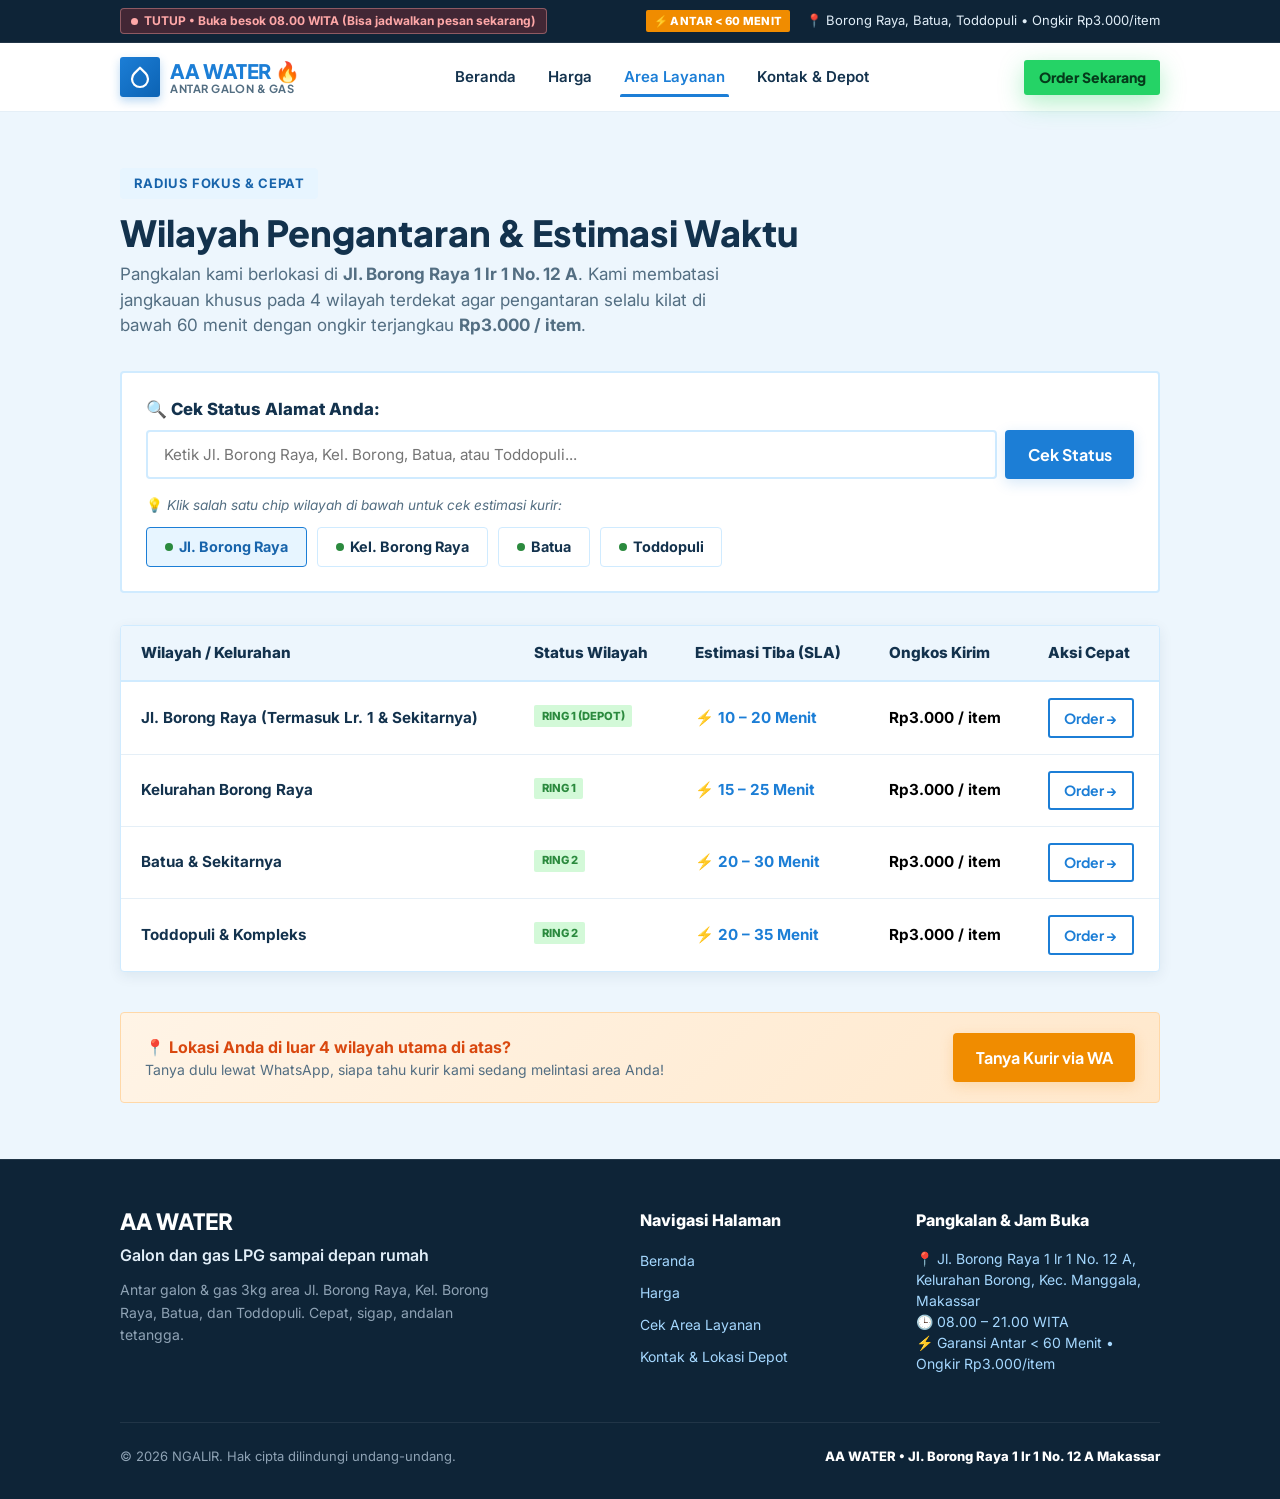
==== commit 71d45cb3: "." ====
--- a/area.html
+++ b/area.html
@@ -43,13 +43,13 @@
       <!-- Desktop Nav (Tanpa Langganan) -->
       <nav class="main-nav">
         <a href="index.html" class="nav-link">Beranda</a>
-        <a href="harga.html" class="nav-link">Harga Terpampang</a>
+        <a href="harga.html" class="nav-link">Harga</a>
         <a href="area.html" class="nav-link active">Area Layanan</a>
         <a href="kontak.html" class="nav-link">Kontak & Depot</a>
       </nav>
 
       <div class="header-actions">
-        <a href="https://wa.me/6282188990011" target="_blank" class="btn btn-sm btn-wa js-wa-direct">
+        <a href="https://wa.me/6281342460279" target="_blank" class="btn btn-sm btn-wa js-wa-direct">
           Order Sekarang
         </a>
         <button class="mobile-nav-toggle" id="mobileMenuToggle" aria-label="Buka Menu">&#9776;</button>
@@ -59,7 +59,7 @@
     <!-- Mobile Drawer Nav (Tanpa Langganan) -->
     <div class="mobile-nav-drawer" id="mobileNavDrawer">
       <a href="index.html" class="mobile-nav-link">Beranda <span>&rarr;</span></a>
-      <a href="harga.html" class="mobile-nav-link">Harga Terpampang <span>&rarr;</span></a>
+      <a href="harga.html" class="mobile-nav-link">Harga <span>&rarr;</span></a>
       <a href="area.html" class="mobile-nav-link active">Cek Area Layanan <span>&rarr;</span></a>
       <a href="kontak.html" class="mobile-nav-link">Kontak & Alamat Depot <span>&rarr;</span></a>
     </div>
@@ -116,7 +116,7 @@
                 <td><strong style="color:var(--color-primary);">⚡ 10 – 20 Menit</strong></td>
                 <td><strong style="color:#000000;">Rp3.000 / item</strong></td>
                 <td>
-                  <a href="https://wa.me/6282188990011?text=Halo%20AA%20WATER,%20saya%20di%20Jl.%20Borong%20Raya.%20Pesan%20sekarang!" target="_blank" class="btn btn-sm btn-outline-primary">Order &rarr;</a>
+                  <a href="https://wa.me/6281342460279?text=Halo%20AA%20WATER,%20saya%20di%20Jl.%20Borong%20Raya.%20Pesan%20sekarang!" target="_blank" class="btn btn-sm btn-outline-primary">Order &rarr;</a>
                 </td>
               </tr>
               <tr>
@@ -125,7 +125,7 @@
                 <td><strong style="color:var(--color-primary);">⚡ 15 – 25 Menit</strong></td>
                 <td><strong style="color:#000000;">Rp3.000 / item</strong></td>
                 <td>
-                  <a href="https://wa.me/6282188990011?text=Halo%20AA%20WATER,%20saya%20di%20Kelurahan%20Borong%20Raya.%20Pesan%20sekarang!" target="_blank" class="btn btn-sm btn-outline-primary">Order &rarr;</a>
+                  <a href="https://wa.me/6281342460279?text=Halo%20AA%20WATER,%20saya%20di%20Kelurahan%20Borong%20Raya.%20Pesan%20sekarang!" target="_blank" class="btn btn-sm btn-outline-primary">Order &rarr;</a>
                 </td>
               </tr>
               <tr>
@@ -134,7 +134,7 @@
                 <td><strong style="color:var(--color-primary);">⚡ 20 – 30 Menit</strong></td>
                 <td><strong style="color:#000000;">Rp3.000 / item</strong></td>
                 <td>
-                  <a href="https://wa.me/6282188990011?text=Halo%20AA%20WATER,%20saya%20di%20Batua.%20Pesan%20sekarang!" target="_blank" class="btn btn-sm btn-outline-primary">Order &rarr;</a>
+                  <a href="https://wa.me/6281342460279?text=Halo%20AA%20WATER,%20saya%20di%20Batua.%20Pesan%20sekarang!" target="_blank" class="btn btn-sm btn-outline-primary">Order &rarr;</a>
                 </td>
               </tr>
               <tr>
@@ -143,7 +143,7 @@
                 <td><strong style="color:var(--color-primary);">⚡ 20 – 35 Menit</strong></td>
                 <td><strong style="color:#000000;">Rp3.000 / item</strong></td>
                 <td>
-                  <a href="https://wa.me/6282188990011?text=Halo%20AA%20WATER,%20saya%20di%20Toddopuli.%20Pesan%20sekarang!" target="_blank" class="btn btn-sm btn-outline-primary">Order &rarr;</a>
+                  <a href="https://wa.me/6281342460279?text=Halo%20AA%20WATER,%20saya%20di%20Toddopuli.%20Pesan%20sekarang!" target="_blank" class="btn btn-sm btn-outline-primary">Order &rarr;</a>
                 </td>
               </tr>
             </tbody>
@@ -156,7 +156,7 @@
             <div class="outside-banner-text">📍 Lokasi Anda di luar 4 wilayah utama di atas?</div>
             <div class="outside-banner-sub">Tanya dulu lewat WhatsApp, siapa tahu kurir kami sedang melintasi area Anda!</div>
           </div>
-          <a href="https://wa.me/6282188990011?text=Halo%20AA%20WATER,%20mau%20tanya%20apakah%20bisa%20antar%20ke%20alamat%20saya%20ini?" target="_blank" class="btn btn-accent js-wa-direct">
+          <a href="https://wa.me/6281342460279?text=Halo%20AA%20WATER,%20mau%20tanya%20apakah%20bisa%20antar%20ke%20alamat%20saya%20ini?" target="_blank" class="btn btn-accent js-wa-direct">
             Tanya Kurir via WA
           </a>
         </div>
@@ -179,7 +179,7 @@
           <div class="footer-col-title">Navigasi Halaman</div>
           <ul class="footer-links">
             <li><a href="index.html">Beranda</a></li>
-            <li><a href="harga.html">Harga Terpampang</a></li>
+            <li><a href="harga.html">Harga</a></li>
             <li><a href="area.html">Cek Area Layanan</a></li>
             <li><a href="kontak.html">Kontak & Lokasi Depot</a></li>
           </ul>
@@ -206,7 +206,7 @@
       <span class="floating-sla">⚡ ANTAR &lt; 60 MENIT</span>
       <span class="floating-status js-floating-status">🟢 <strong>Buka</strong> (Siap Kirim)</span>
     </div>
-    <a href="https://wa.me/6282188990011" target="_blank" class="btn btn-wa mobile-floating-btn js-wa-direct">
+    <a href="https://wa.me/6281342460279" target="_blank" class="btn btn-wa mobile-floating-btn js-wa-direct">
       Order Sekarang
     </a>
   </div>
--- a/css/style.css
+++ b/css/style.css
@@ -38,11 +38,11 @@
   --color-border: #D0EBFF;
   --color-border-subtle: #E5EFF7;
   
-  --radius-sm: 8px;
-  --radius-md: 12px;
-  --radius-xl: 16px;
-  --radius-2xl: 24px;
-  --radius-full: 9999px;
+  --radius-sm: 2px;
+  --radius-md: 3px;
+  --radius-xl: 4px;
+  --radius-2xl: 4px;
+  --radius-full: 4px;
 
   --shadow-sm: 0 2px 4px rgba(19, 50, 77, 0.04);
   --shadow-md: 0 4px 14px rgba(19, 50, 77, 0.08);
@@ -240,7 +240,7 @@
   color: #FFFFFF;
   font-weight: 800;
   padding: 0.15rem 0.5rem;
-  border-radius: 4px;
+  border-radius: var(--radius-sm);
   font-size: 0.7rem;
   letter-spacing: 0.02em;
 }
@@ -345,7 +345,7 @@
   right: 0;
   height: 3px;
   background-color: var(--color-primary);
-  border-radius: 3px 3px 0 0;
+  border-radius: 2px 2px 0 0;
 }
 
 .header-actions {
@@ -750,7 +750,7 @@
   font-weight: 800;
   text-transform: uppercase;
   padding: 0.15rem 0.45rem;
-  border-radius: 4px;
+  border-radius: var(--radius-sm);
   display: inline-block;
   margin-bottom: 0.35rem;
 }
@@ -915,7 +915,7 @@
 .qty-btn {
   width: 32px;
   height: 32px;
-  border-radius: 50%;
+  border-radius: var(--radius-sm);
   display: flex;
   align-items: center;
   justify-content: center;
@@ -1017,7 +1017,7 @@
 .step-num-badge {
   width: 44px;
   height: 44px;
-  border-radius: 50%;
+  border-radius: var(--radius-sm);
   background-color: var(--color-primary);
   color: white;
   font-size: 1.25rem;
@@ -1491,7 +1491,7 @@
    Mobile Fixes (web ini mayoritas dibuka di HP)
    ========================================================================== */
 :root {
-  --radius-lg: 14px; /* dipakai .price-row-card tapi sebelumnya belum didefinisikan */
+  --radius-lg: 4px; /* dipakai .price-row-card tapi sebelumnya belum didefinisikan */
 }
 
 body {
